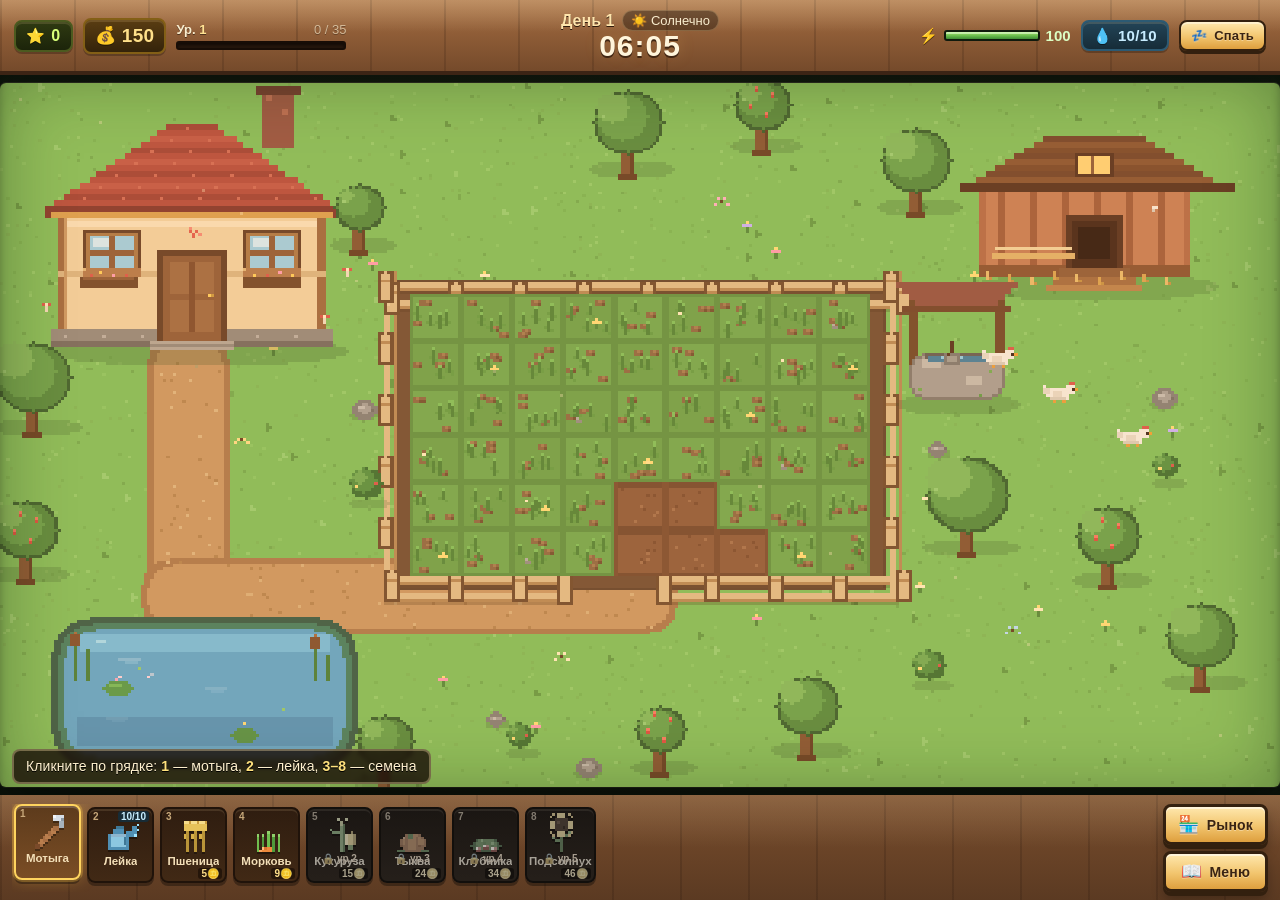
==== world2/index.html @ adf210f1 "Мир 2: уютная пиксельная ферма внутри приложения Новый экран с фермой из проекта по умолчанию: полно" ====
<!DOCTYPE html>
<html lang="ru">
<head>
<meta charset="utf-8">
<meta name="viewport" content="width=device-width, initial-scale=1, viewport-fit=cover">
<meta name="theme-color" content="#1b3320">
<title>Пиксельная ферма</title>
<link rel="stylesheet" href="style.css">
</head>
<body>
<div class="page">
  <div class="game-shell" id="gameShell">
    <header class="hud">
      <div class="hud-left">
        <div class="pill stars" title="Звёзды">
          <span class="pill-ico">⭐</span>
          <span id="starsTxt">0</span>
        </div>
        <div class="pill coins" title="Монеты">
          <span class="pill-ico">💰</span>
          <span id="coinsTxt">0</span>
        </div>
        <div class="level-box">
          <div class="level-top">
            <span>Ур. <b id="levelTxt">1</b></span>
            <span class="muted" id="xpTxt">0 / 35</span>
          </div>
          <div class="bar xp"><i id="xpFill"></i></div>
        </div>
      </div>
      <div class="hud-center">
        <div class="day-line">
          <span class="day" id="dayTxt">День 1</span>
          <span class="weather" id="weatherTxt">☀️ Солнечно</span>
        </div>
        <div class="clock" id="clockTxt">06:00</div>
      </div>
      <div class="hud-right">
        <div class="stat energy" title="Энергия">
          <span class="pill-ico">⚡</span>
          <div class="bar energy"><i id="energyFill"></i></div>
          <span class="stat-num" id="energyTxt">100</span>
        </div>
        <div class="pill water" title="Вода в лейке">
          <span class="pill-ico">💧</span>
          <span id="waterTxt">10/10</span>
        </div>
        <button class="pixel-btn small" id="sleepBtn" title="Закончить день">💤<span class="sleep-label"> Спать</span></button>
      </div>
    </header>

    <div class="stage" id="stage">
      <canvas id="game" width="1200" height="720" aria-label="Пиксельная ферма"></canvas>
      <div class="hint" id="hint">Кликните по дикой грядке мотыгой, чтобы вскопать землю</div>
      <div class="toasts" id="toasts"></div>
      <div class="flash" id="flash"></div>
    </div>

    <footer class="dock">
      <div class="hotbar" id="hotbar"></div>
      <div class="dock-actions">
        <button class="pixel-btn market-btn" id="marketBtn">
          <span class="btn-ico">🏪</span>
          <span class="btn-label">Рынок</span>
          <span class="badge hidden" id="marketBadge">0</span>
        </button>
        <button class="pixel-btn menu-btn" id="menuBtn">
          <span class="btn-ico">📖</span>
          <span class="btn-label">Меню</span>
          <span class="badge hidden" id="menuBadge">!</span>
        </button>
      </div>
    </footer>
  </div>
</div>

<!-- экран старта оставлен для разметки, но в мини-приложении скрыт -->
<div class="splash hidden" id="splash">
  <div class="splash-inner">
    <canvas id="splashArt" width="480" height="240" aria-hidden="true"></canvas>
    <h1><span>Пиксельная</span><br>ферма</h1>
    <p class="splash-sub">Сажай, поливай, собирай урожай и преврати небольшой участок в самую уютную ферму в округе.</p>
    <div class="splash-actions">
      <button class="pixel-btn big" id="continueBtn">Начать игру</button>
      <button class="pixel-btn ghost big" id="newBtn">Новая ферма</button>
    </div>
    <p class="splash-note" id="splashNote">Прогресс сохраняется автоматически</p>
  </div>
</div>

<div class="modal-wrap hidden" id="modalWrap">
  <div class="modal" role="dialog" aria-modal="true" aria-labelledby="modalTitle">
    <div class="modal-head">
      <h2 id="modalTitle">Рынок</h2>
      <button class="icon-btn" id="modalClose" aria-label="Закрыть">✕</button>
    </div>
    <div class="modal-body" id="modalBody"></div>
  </div>
</div>

<div class="confirm-wrap hidden" id="confirmWrap">
  <div class="confirm" role="dialog" aria-modal="true">
    <h3 id="confirmTitle">Лечь спать?</h3>
    <p id="confirmText">День завершится, энергия восстановится, а урожай продолжит расти.</p>
    <div class="confirm-actions">
      <button class="pixel-btn ghost" id="confirmNo">Отмена</button>
      <button class="pixel-btn" id="confirmYes">Да</button>
    </div>
  </div>
</div>

<script src="game.js"></script>
</body>
</html>
---- world2/style.css ----
/* ===============================================================
   ПИКСЕЛЬНАЯ ФЕРМА — оформление интерфейса
   =============================================================== */
@import url('https://fonts.googleapis.com/css2?family=Pixelify+Sans:wght@400;500;600;700&display=swap');

:root{
  --ink:#2b1a0f;
  --ink-soft:#4a3020;
  --cream:#f9edcf;
  --cream-2:#f0dcb0;
  --paper:#f6e7c5;
  --wood:#8b5a35;
  --wood-dark:#5b3a22;
  --wood-deep:#3a2415;
  --wood-light:#b47c4c;
  --green:#63a84e;
  --green-dark:#3d7433;
  --green-deep:#1d3b22;
  --leaf:#8ed06a;
  --yellow:#ffd05a;
  --orange:#f39a3f;
  --red:#d9564a;
  --blue:#64b4dd;
  --blue-dark:#357c9e;
  --shadow:rgba(20,10,4,.35);
  --font:'Pixelify Sans','Trebuchet MS',system-ui,sans-serif;
}

*{box-sizing:border-box}
html,body{margin:0;padding:0}
body{
  min-height:100vh;
  font-family:var(--font);
  color:var(--ink);
  background:
    radial-gradient(circle at 12% 8%, rgba(126,196,104,.22), transparent 42%),
    radial-gradient(circle at 88% 92%, rgba(255,196,92,.12), transparent 45%),
    repeating-linear-gradient(45deg, rgba(255,255,255,.018) 0 2px, transparent 2px 8px),
    linear-gradient(160deg,#102116,#1c3520 45%,#152818 100%);
  background-attachment:fixed;
  padding:18px 16px 26px;
  user-select:none;
  -webkit-tap-highlight-color:transparent;
}

button{font-family:inherit;color:inherit}
.hidden{display:none !important}
.muted{opacity:.62;font-weight:500}

.page{
  width:100%;
  max-width:1080px;
  margin:0 auto;
  display:flex;
  flex-direction:column;
  gap:10px;
}

/* ---------------------------------------------------------------
   Корпус игры
   --------------------------------------------------------------- */
.game-shell{
  position:relative;
  border:6px solid var(--wood-deep);
  border-radius:16px;
  background:var(--wood-dark);
  box-shadow:
    0 0 0 4px #23150c,
    0 18px 0 4px rgba(0,0,0,.35),
    0 26px 60px rgba(0,0,0,.5);
  overflow:hidden;
  isolation:isolate;
}
.game-shell::after{
  content:"";
  position:absolute;inset:0;
  pointer-events:none;
  border-radius:10px;
  box-shadow:inset 0 0 0 2px rgba(255,225,178,.16);
  z-index:5;
}

/* ---------------------------------------------------------------
   Верхняя панель
   --------------------------------------------------------------- */
.hud{
  display:flex;
  align-items:center;
  justify-content:space-between;
  gap:12px;
  padding:10px 14px;
  background:
    linear-gradient(180deg, rgba(255,235,192,.25), transparent 45%),
    repeating-linear-gradient(90deg, rgba(58,34,18,.22) 0 2px, transparent 2px 74px),
    linear-gradient(180deg,#a97145,#8b5a35 55%,#754a2b);
  border-bottom:4px solid #3c2415;
  color:var(--cream);
  z-index:3;
}
.hud-left,.hud-right{display:flex;align-items:center;gap:10px;min-width:0}
.hud-left{flex:1 1 0}
.hud-right{flex:1 1 0;justify-content:flex-end}
.hud-center{flex:0 0 auto;text-align:center}

.pill{
  display:inline-flex;align-items:center;gap:6px;
  padding:5px 10px;
  border-radius:8px;
  background:linear-gradient(180deg,#3b2516,#2a1a0f);
  border:2px solid #1c1109;
  box-shadow:inset 0 2px 0 rgba(255,218,160,.14), 0 2px 0 rgba(0,0,0,.25);
  font-weight:700;
  letter-spacing:.3px;
  white-space:nowrap;
}
.pill-ico{font-size:15px;line-height:1;filter:drop-shadow(0 1px 0 rgba(0,0,0,.5))}
.coins{border-color:#835f16;background:linear-gradient(180deg,#5a3d12,#34230a);color:#ffe08a;font-size:19px;position:relative}
.coins .pill-ico{font-size:17px}
.pill.water{color:#c7ecff;font-size:15px;border-color:#2c5a73;background:linear-gradient(180deg,#234457,#162c38)}
.pill.water.empty{color:#ffb3a8;border-color:#7a3a2f;animation:shake .35s}

.level-box{flex:1 1 120px;max-width:170px;min-width:86px}
.level-top{display:flex;justify-content:space-between;gap:6px;font-size:13px;font-weight:600;margin-bottom:4px;text-shadow:0 1px 0 rgba(0,0,0,.45)}
.level-top b{color:#ffe293}
.bar{
  position:relative;
  height:10px;
  border-radius:3px;
  background:#24160c;
  border:2px solid #170d06;
  overflow:hidden;
  box-shadow:inset 0 2px 3px rgba(0,0,0,.5);
}
.bar i{
  display:block;height:100%;width:0%;
  background:linear-gradient(180deg,#ffe27a,#f0a52d 60%,#d3811c);
  box-shadow:inset 0 2px 0 rgba(255,255,255,.45);
  transition:width .25s ease;
}
.bar.xp{height:9px}
.bar.energy{
  height:11px;width:96px;flex:0 0 96px;
  background:#1d2818;border-color:#101a0d;
}
.bar.energy i{background:linear-gradient(180deg,#a7ec70,#63b64a 60%,#3f8c35)}
.bar.energy.mid i{background:linear-gradient(180deg,#ffe17a,#f2ac30 60%,#cf7f1e)}
.bar.energy.low i{background:linear-gradient(180deg,#ff9a87,#e05c4c 60%,#af3a2e)}
.stat{display:flex;align-items:center;gap:6px;font-size:13px;font-weight:700}
.stat-num{min-width:24px;text-align:right;color:#dcffc4;font-size:15px}

.day-line{display:flex;align-items:center;justify-content:center;gap:8px;flex-wrap:wrap}
.day{font-size:16px;font-weight:700;color:#ffe5ad;text-shadow:0 1px 0 #2d1a0d}
.weather{
  font-size:13px;padding:2px 8px;border-radius:20px;
  background:rgba(25,15,8,.42);
  border:1px solid rgba(255,220,160,.25);
}
.clock{
  font-size:30px;line-height:1;font-weight:700;letter-spacing:1px;
  color:#fff5db;
  text-shadow:0 2px 0 #402613, 0 0 16px rgba(255,205,110,.25);
  font-variant-numeric:tabular-nums;
}

/* ---------------------------------------------------------------
   Кнопки
   --------------------------------------------------------------- */
.pixel-btn{
  --btn-bg:linear-gradient(180deg,#ffe8ae,#f2c56e 55%,#de9f3e);
  --btn-ink:#3a2412;
  display:inline-flex;align-items:center;justify-content:center;gap:7px;
  padding:9px 15px;
  font-family:inherit;font-size:15px;font-weight:700;letter-spacing:.2px;
  color:var(--btn-ink);
  background:var(--btn-bg);
  border:3px solid #33200f;
  border-radius:8px;
  box-shadow:inset 0 2px 0 rgba(255,255,255,.55), 0 4px 0 #33200f, 0 8px 12px rgba(0,0,0,.25);
  cursor:pointer;
  transition:transform .08s ease, filter .12s ease, box-shadow .08s ease;
  text-shadow:0 1px 0 rgba(255,255,255,.35);
}
.pixel-btn:hover{filter:brightness(1.06)}
.pixel-btn:active{transform:translateY(3px);box-shadow:inset 0 2px 0 rgba(255,255,255,.4), 0 1px 0 #33200f}
.pixel-btn.small{padding:6px 10px;font-size:13px;border-width:2px;box-shadow:inset 0 2px 0 rgba(255,255,255,.4),0 3px 0 #33200f}
.pixel-btn.ghost{--btn-bg:linear-gradient(180deg,#fdf4dd,#e9d3a4);--btn-ink:#4a301b}
.pixel-btn.green{--btn-bg:linear-gradient(180deg,#b7ec8f,#7cc35a 55%,#529b3e)}
.pixel-btn.blue{--btn-bg:linear-gradient(180deg,#a8ddf5,#6bb7dc 55%,#438fb5);color:#102b38;text-shadow:0 1px 0 rgba(255,255,255,.3)}
.pixel-btn.red{--btn-bg:linear-gradient(180deg,#ffb0a2,#e26656 55%,#bd4438);color:#3b110c}
.pixel-btn.big{padding:13px 28px;font-size:19px;border-radius:10px}
.pixel-btn.wide{width:100%;margin-top:10px;padding:11px 16px}
.pixel-btn:disabled{filter:grayscale(.75) brightness(.85);opacity:.65;cursor:not-allowed;transform:none}
.pixel-btn:disabled:active{transform:none}
.pixel-btn .btn-ico{font-size:17px}
.badge{
  min-width:19px;height:19px;padding:0 5px;
  display:inline-flex;align-items:center;justify-content:center;
  border-radius:10px;background:#e0503f;color:#fff;
  border:2px solid #531c14;
  font-size:12px;font-weight:700;
  position:absolute;top:-7px;right:-6px;
  box-shadow:0 2px 0 rgba(0,0,0,.25);
}
.market-btn,.menu-btn{position:relative}

/* ---------------------------------------------------------------
   Игровая сцена
   --------------------------------------------------------------- */
.stage{
  position:relative;
  background:#63a84e;
  border-top:3px solid #3b2415;
  border-bottom:4px solid #2a180d;
  overflow:hidden;
  line-height:0;
}
#game{
  display:block;
  width:100%;
  height:auto;
  aspect-ratio:5 / 3;
  image-rendering:pixelated;
  image-rendering:crisp-edges;
  touch-action:manipulation;
  cursor:default;
}
.stage::after{
  content:"";
  position:absolute;inset:0;
  pointer-events:none;
  box-shadow:inset 0 0 70px rgba(15,35,14,.35), inset 0 0 8px rgba(0,0,0,.25);
  z-index:2;
}

.hint{
  position:absolute;
  left:12px;bottom:11px;
  max-width:calc(100% - 24px);
  padding:7px 12px;
  background:rgba(28,17,9,.82);
  border:2px solid rgba(255,226,170,.35);
  border-radius:8px;
  color:#fff1cf;
  font-size:14px;
  font-weight:500;
  line-height:1.25;
  letter-spacing:.1px;
  z-index:3;
  pointer-events:none;
  opacity:0;
  transform:translateY(5px);
  transition:opacity .18s ease, transform .18s ease;
  text-shadow:0 1px 0 #000;
  backdrop-filter:blur(2px);
}
.hint.show{opacity:1;transform:translateY(0)}
.hint b{color:#ffe17d}

.toasts{
  position:absolute;
  top:12px;left:50%;transform:translateX(-50%);
  display:flex;flex-direction:column;align-items:center;gap:7px;
  z-index:4;pointer-events:none;
  width:min(90%,520px);
}
.toast{
  padding:8px 15px;
  border-radius:8px;
  background:rgba(32,20,11,.92);
  border:2px solid #e0b86f;
  color:#fff2d4;
  font-size:14px;font-weight:600;
  box-shadow:0 4px 0 rgba(0,0,0,.3), 0 8px 24px rgba(0,0,0,.3);
  animation:toast-in .22s ease-out both;
  text-align:center;
  line-height:1.25;
  max-width:100%;
}
.toast.bad{border-color:#ef8f7a;color:#ffd9d2;background:rgba(74,24,17,.94)}
.toast.good{border-color:#a6e37c;color:#e9ffd6;background:rgba(31,58,23,.94)}
.toast.gold{border-color:#ffd45f;color:#fff0bb;background:rgba(73,52,10,.94)}
.toast.out{animation:toast-out .25s ease-in both}

.flash{
  position:absolute;inset:0;z-index:6;pointer-events:none;
  background:#fff8e0;opacity:0;
}
.flash.on{animation:flash .9s ease-out both}

@keyframes toast-in{from{opacity:0;transform:translateY(-8px) scale(.96)}to{opacity:1;transform:none}}
@keyframes toast-out{to{opacity:0;transform:translateY(-8px)}}
@keyframes flash{0%{opacity:0}18%{opacity:.85}100%{opacity:0}}
@keyframes shake{0%,100%{transform:translateX(0)}25%{transform:translateX(-3px)}75%{transform:translateX(3px)}}

/* ---------------------------------------------------------------
   Нижняя панель / хотбар
   --------------------------------------------------------------- */
.dock{
  display:flex;
  align-items:stretch;
  gap:10px;
  padding:9px 12px;
  background:
    linear-gradient(180deg, rgba(255,235,192,.15), transparent 50%),
    repeating-linear-gradient(90deg, rgba(40,22,12,.2) 0 2px, transparent 2px 68px),
    linear-gradient(180deg,#7a4e2d,#5b3a22);
  z-index:3;
}
.hotbar{
  display:flex;
  gap:6px;
  flex:1 1 auto;
  min-width:0;
  overflow-x:auto;
  padding:3px 2px 6px;
  scrollbar-width:thin;
  scrollbar-color:#3a2415 rgba(0,0,0,.15);
}
.hotbar::-webkit-scrollbar{height:6px}
.hotbar::-webkit-scrollbar-thumb{background:#3a2415;border-radius:3px}
.slot{
  position:relative;
  flex:0 0 67px;
  height:76px;
  display:flex;flex-direction:column;align-items:center;justify-content:flex-start;
  gap:1px;
  padding:4px 2px 2px;
  background:linear-gradient(180deg,#2f1d10,#412915);
  border:2px solid #20130a;
  border-radius:8px;
  box-shadow:inset 0 2px 0 rgba(255,218,160,.12), 0 3px 0 rgba(0,0,0,.35);
  cursor:pointer;
  transition:transform .1s ease, border-color .12s, background .12s;
  color:#f3dfb8;
  font-family:inherit;
}
.slot:hover{transform:translateY(-2px);border-color:#c69a5b;background:linear-gradient(180deg,#3a2413,#4d301a)}
.slot.active{
  border-color:#ffd45f;
  background:linear-gradient(180deg,#5d3b1c,#7a4d25);
  box-shadow:inset 0 2px 0 rgba(255,255,255,.18), 0 0 0 2px rgba(255,199,74,.28), 0 4px 0 rgba(0,0,0,.35), 0 0 15px rgba(255,196,70,.35);
  transform:translateY(-3px);
}
.slot.active::after{
  content:"";
  position:absolute;top:-7px;left:50%;transform:translateX(-50%);
  border:4px solid transparent;border-top-color:#ffd45f;
}
.slot-icon{width:42px;height:42px;image-rendering:pixelated;filter:drop-shadow(0 2px 0 rgba(0,0,0,.35))}
.slot-label{
  font-size:11.5px;line-height:1;font-weight:600;white-space:nowrap;
  overflow:hidden;text-overflow:ellipsis;max-width:100%;
}
.slot-key{
  position:absolute;top:2px;left:4px;
  font-size:10px;color:#c7a87a;font-weight:700;
}
.slot-cost{
  position:absolute;bottom:2px;right:3px;
  font-size:10px;font-weight:700;color:#ffe08a;
  background:rgba(20,10,4,.6);padding:0 3px;border-radius:3px;
}
.slot .slot-water{
  position:absolute;top:2px;right:3px;
  font-size:10px;font-weight:700;color:#c9efff;
  background:rgba(18,48,64,.8);padding:0 3px;border-radius:3px;
}
.slot.locked{filter:saturate(.35) brightness(.72)}
.slot.lock-flash{animation:shake .3s}
.slot .lock-tag{
  position:absolute;inset:auto 0 17px 0;
  font-size:10px;font-weight:700;color:#ffd7a1;
  text-align:center;
}
.dock-actions{display:flex;flex-direction:column;justify-content:center;gap:6px;flex:0 0 auto}
.dock-actions .pixel-btn{padding:7px 12px;font-size:14px}

/* ---------------------------------------------------------------
   Модальные окна
   --------------------------------------------------------------- */
.modal-wrap{
  position:fixed;inset:0;z-index:60;
  display:flex;align-items:center;justify-content:center;
  padding:16px;
  background:rgba(8,16,10,.72);
  backdrop-filter:blur(4px);
  animation:fade-in .16s ease-out;
}
@keyframes fade-in{from{opacity:0}to{opacity:1}}
@keyframes pop-in{from{opacity:0;transform:translateY(14px) scale(.97)}to{opacity:1;transform:none}}

.modal{
  width:min(700px,100%);
  max-height:min(84vh,780px);
  display:flex;flex-direction:column;
  background:
    repeating-linear-gradient(0deg, rgba(120,80,40,.035) 0 2px, transparent 2px 6px),
    var(--paper);
  border:4px solid #2c1a0e;
  border-radius:12px;
  box-shadow:0 0 0 3px #8b5a35, 0 18px 0 rgba(0,0,0,.3), 0 30px 70px rgba(0,0,0,.5);
  animation:pop-in .2s ease-out;
  overflow:hidden;
}
.modal-head{
  display:flex;align-items:center;justify-content:space-between;gap:12px;
  padding:11px 14px;
  background:
    linear-gradient(180deg, rgba(255,235,192,.2), transparent 60%),
    linear-gradient(180deg,#9a673f,#75492a);
  border-bottom:3px solid #2c1a0e;
  color:#ffedc9;
}
.modal-head h2{
  margin:0;font-size:23px;font-weight:700;letter-spacing:.5px;
  text-shadow:0 2px 0 #3a2312;
}
.icon-btn{
  width:34px;height:34px;
  display:flex;align-items:center;justify-content:center;
  background:linear-gradient(180deg,#f6e3bb,#dbbb85);
  color:#4b2c17;border:2px solid #2c1a0e;border-radius:8px;
  font-size:17px;font-weight:700;cursor:pointer;
  box-shadow:0 2px 0 #2c1a0e;
}
.icon-btn:active{transform:translateY(2px);box-shadow:none}
.modal-body{
  padding:14px;
  overflow-y:auto;
  overscroll-behavior:contain;
  scrollbar-width:thin;
  scrollbar-color:#a37b4f #e9d9b8;
}
.modal-body::-webkit-scrollbar{width:10px}
.modal-body::-webkit-scrollbar-track{background:#e9d9b8}
.modal-body::-webkit-scrollbar-thumb{background:#a37b4f;border-radius:5px;border:2px solid #e9d9b8}

.modal-section{margin-bottom:18px}
.modal-section:last-child{margin-bottom:4px}
.section-title{
  display:flex;align-items:baseline;justify-content:space-between;gap:10px;flex-wrap:wrap;
  font-size:17px;font-weight:700;color:#4a2e18;
  margin:0 0 8px;
  padding-bottom:5px;
  border-bottom:2px dashed rgba(122,82,45,.32);
}
.section-title .muted{font-size:14px;font-weight:600}

/* рынок */
.market-grid{
  display:grid;
  grid-template-columns:repeat(auto-fill,minmax(190px,1fr));
  gap:8px;
}
.item-card{
  display:flex;align-items:center;gap:9px;
  padding:7px 9px;
  background:#fdf3db;
  border:2px solid #c9a874;
  border-radius:8px;
}
.item-card.empty{opacity:.45;filter:grayscale(.6)}
.item-ico{font-size:23px;line-height:1;width:30px;text-align:center}
.item-main{flex:1;min-width:0}
.item-name{font-size:14px;font-weight:700;white-space:nowrap;overflow:hidden;text-overflow:ellipsis}
.item-sub{font-size:11.5px;color:#7b5a38;font-weight:600}
.item-sum{font-size:14px;font-weight:700;color:#8a5c12;white-space:nowrap}

.sell-panel{
  display:flex;align-items:center;justify-content:space-between;gap:14px;flex-wrap:wrap;
  padding:10px 12px;margin-top:10px;
  background:linear-gradient(180deg,#f8e8bf,#efd9a6);
  border:2px solid #c9a874;border-radius:8px;
}
.sell-total{font-size:20px;font-weight:700;color:#6a4817}
.sell-total small{font-size:12px;color:#8a6a3f;font-weight:600;display:block;letter-spacing:.2px}

.upgrade-list{display:grid;grid-template-columns:repeat(auto-fill,minmax(250px,1fr));gap:9px}
.upgrade-card{
  display:flex;gap:9px;
  padding:10px;
  background:#fdf3db;
  border:2px solid #c9a874;
  border-radius:9px;
}
.upgrade-card.maxed{background:#eef6df;border-color:#9cc17a}
.upgrade-ico{font-size:25px;line-height:1;width:34px;text-align:center;flex:0 0 auto}
.upgrade-main{flex:1;min-width:0}
.upgrade-name{font-size:15px;font-weight:700;display:flex;align-items:center;gap:6px;flex-wrap:wrap}
.upgrade-lvl{font-size:11px;font-weight:700;color:#7c5a32;background:#eedcb6;border-radius:4px;padding:1px 5px}
.upgrade-desc{font-size:12.5px;color:#6d4c2c;line-height:1.25;margin:2px 0 6px}
.upgrade-buy{
  width:100%;padding:6px 10px;font-size:13px;border-width:2px;
  box-shadow:inset 0 2px 0 rgba(255,255,255,.4), 0 3px 0 #33200f;
}
.upgrade-req{font-size:11.5px;color:#a24f3e;font-weight:700;margin-top:2px}

/* задания */
.quest{
  display:flex;align-items:center;gap:11px;
  padding:10px 12px;margin-bottom:8px;
  background:#fdf3db;border:2px solid #c9a874;border-radius:9px;
}
.quest.done{background:#eaf5d9;border-color:#9cc17a}
.quest-ico{font-size:26px;line-height:1;flex:0 0 auto}
.quest-main{flex:1;min-width:0}
.quest-title{font-size:14.5px;font-weight:700;margin-bottom:5px}
.quest .bar{height:11px;max-width:320px}
.quest .bar i{background:linear-gradient(180deg,#b7ec8f,#63b64a 60%,#3f8c35)}
.quest-reward{
  flex:0 0 auto;text-align:right;
  font-size:14px;font-weight:700;color:#8a5c12;
}
.quest-reward small{display:block;font-size:11px;color:#8a6a3f;font-weight:600}
.quest-check{font-size:20px;flex:0 0 auto}

/* достижения */
.ach-grid{display:grid;grid-template-columns:repeat(auto-fill,minmax(200px,1fr));gap:8px}
.ach{
  display:flex;align-items:center;gap:9px;
  padding:9px 10px;
  background:#efe0bf;border:2px dashed #c1a071;border-radius:9px;
  opacity:.6;
}
.ach.unlocked{opacity:1;background:#fdf3db;border-style:solid;border-color:#d8b34a;box-shadow:inset 0 0 0 2px rgba(255,214,94,.25)}
.ach-ico{font-size:23px;width:30px;text-align:center;filter:grayscale(1)}
.ach.unlocked .ach-ico{filter:none}
.ach-name{font-size:13.5px;font-weight:700}
.ach-desc{font-size:11.5px;color:#755332;line-height:1.2}

/* рейтинг */
.leader-row{
  display:flex;align-items:center;gap:10px;
  padding:8px 11px;margin-bottom:6px;
  background:#fdf3db;border:2px solid #d5bc8d;border-radius:8px;
  font-size:14px;
}
.leader-row.me{background:#fff4c9;border-color:#e3b941}
.leader-row .rank{width:30px;text-align:center;font-size:17px;font-weight:700;color:#8a6636}
.leader-row .lname{flex:1;font-weight:700;overflow:hidden;text-overflow:ellipsis;white-space:nowrap}
.leader-row .lstat{font-size:12px;color:#7a5731;font-weight:600;white-space:nowrap}
.leader-row .lcoins{font-weight:700;color:#8a5c12;white-space:nowrap}
.offline-note{
  padding:12px;border-radius:9px;
  background:#f2e1bb;border:2px dashed #b89663;
  font-size:13.5px;line-height:1.45;color:#594023;
}
.offline-note b{color:#3d2a16}
code{font-family:ui-monospace,Consolas,monospace;font-size:12px;background:#e7d3ab;padding:1px 4px;border-radius:3px;border:1px solid #c9ad7f}

/* вкладки */
.tabs{display:flex;gap:6px;flex-wrap:wrap;margin-bottom:13px}
.tab{
  padding:6px 12px;font-size:13.5px;font-weight:700;
  background:#ead8b2;color:#68492a;
  border:2px solid #bd9a66;border-radius:7px;cursor:pointer;
  box-shadow:0 2px 0 #bd9a66;
  font-family:inherit;
}
.tab:hover{background:#f3e4c2}
.tab.active{
  background:linear-gradient(180deg,#ffe8ae,#f2c56e);
  color:#3a2412;border-color:#8e682f;box-shadow:0 2px 0 #8e682f, inset 0 0 0 2px rgba(255,255,255,.35);
}

/* справочник */
.ref-row{
  display:grid;grid-template-columns:1.4fr .7fr .7fr 1fr .8fr;gap:6px;align-items:center;
  padding:7px 9px;font-size:13px;
  background:#fbf0d7;border-bottom:1px solid #ddc79f;
}
.ref-row.head{font-weight:700;color:#6a4a28;background:#efdcb5;border-radius:6px 6px 0 0;border-bottom:2px solid #c9a874}
.ref-row.locked{opacity:.55}
.ref-row span:last-child{text-align:center}
.crop-dot{display:inline-block;width:9px;height:9px;border-radius:2px;margin-right:6px;border:1px solid rgba(0,0,0,.3);vertical-align:middle}

/* настройки */
.settings-row{
  display:flex;align-items:center;justify-content:space-between;gap:12px;
  padding:10px 12px;margin-bottom:7px;
  background:#fdf3db;border:2px solid #d5bc8d;border-radius:8px;
  font-size:14px;font-weight:600;
}
.settings-actions{display:flex;gap:7px;flex-wrap:wrap;justify-content:flex-end}
.help-list{display:grid;gap:7px;font-size:13.5px;line-height:1.4;color:#5f4326}
.help-list b{color:#3d2a16}
.kbd{
  display:inline-block;min-width:20px;padding:1px 5px;
  background:#efe0bf;border:2px solid #b99a6d;border-bottom-width:3px;border-radius:4px;
  font-family:inherit;font-size:12px;font-weight:700;text-align:center;color:#53371d;
}

/* ---------------------------------------------------------------
   Подтверждение
   --------------------------------------------------------------- */
.confirm-wrap{
  position:fixed;inset:0;z-index:120;
  display:flex;align-items:center;justify-content:center;padding:18px;
  background:rgba(8,16,10,.66);
  backdrop-filter:blur(3px);
}
.confirm{
  width:min(420px,100%);
  padding:18px;
  background:var(--paper);
  border:4px solid #2c1a0e;
  border-radius:12px;
  box-shadow:0 0 0 3px #8b5a35, 0 18px 50px rgba(0,0,0,.5);
  animation:pop-in .18s ease-out;
}
.confirm h3{margin:0 0 7px;font-size:21px;color:#3f2916}
.confirm p{margin:0 0 15px;font-size:14.5px;line-height:1.35;color:#654829}
.confirm-actions{display:flex;gap:8px;justify-content:flex-end}

/* ---------------------------------------------------------------
   Заставка
   --------------------------------------------------------------- */
.splash{
  position:fixed;inset:0;z-index:100;
  display:flex;align-items:center;justify-content:center;
  padding:24px 18px;
  background:
    radial-gradient(circle at 20% 10%, rgba(150,220,120,.2), transparent 45%),
    radial-gradient(circle at 82% 88%, rgba(255,191,84,.15), transparent 42%),
    repeating-linear-gradient(45deg, rgba(255,255,255,.02) 0 3px, transparent 3px 12px),
    linear-gradient(160deg,#0f2115,#1b3821 55%,#142616);
  overflow:auto;
  transition:opacity .35s ease, visibility .35s;
}
.splash.hide{opacity:0;visibility:hidden;pointer-events:none}
.splash-inner{
  max-width:560px;width:100%;
  text-align:center;
  display:flex;flex-direction:column;align-items:center;
  padding:10px 0 30px;
}
#splashArt{
  width:min(360px,72vw);height:auto;
  image-rendering:pixelated;
  filter:drop-shadow(0 14px 0 rgba(0,0,0,.25)) drop-shadow(0 24px 30px rgba(0,0,0,.35));
  margin-bottom:12px;
  animation:floaty 4s ease-in-out infinite;
}
@keyframes floaty{0%,100%{transform:translateY(0)}50%{transform:translateY(-6px)}}
.splash h1{
  margin:0;
  font-size:clamp(44px,8.5vw,82px);
  line-height:.88;
  letter-spacing:2px;
  text-transform:uppercase;
  color:#fff1c9;
  text-shadow:
    0 3px 0 #d38f2f,
    0 7px 0 #7b4a1c,
    0 9px 0 #2c1a0e,
    0 16px 26px rgba(0,0,0,.5);
}
.splash h1 span{color:#ffd867}
.splash-sub{
  margin:18px 0 14px;
  max-width:420px;
  font-size:17px;line-height:1.35;color:#d9ecc5;
  text-shadow:0 2px 0 rgba(0,0,0,.35);
}
.splash-features{
  display:flex;flex-wrap:wrap;gap:7px;justify-content:center;
  margin-bottom:24px;
}
.splash-features span{
  padding:5px 11px;
  border-radius:20px;
  font-size:13px;font-weight:600;color:#e9f7d8;
  background:rgba(255,255,255,.07);
  border:1px solid rgba(220,245,195,.22);
}
.splash-actions{display:flex;gap:10px;flex-wrap:wrap;justify-content:center}
.splash-note{margin:16px 0 0;font-size:12.5px;color:#96b28b}
.footnote{
  margin:0;text-align:center;
  font-size:12.5px;color:#7d9a77;
  text-shadow:0 1px 0 rgba(0,0,0,.4);
}

/* ---------------------------------------------------------------
   Адаптивность
   --------------------------------------------------------------- */
@media (max-width:820px){
  body{padding:8px 6px 16px}
  .game-shell{border-width:4px;border-radius:12px}
  .hud{padding:8px 9px;gap:8px;flex-wrap:wrap}
  .hud-left{order:1;flex:1 1 45%}
  .hud-right{order:2;flex:1 1 45%}
  .hud-center{order:3;flex:1 1 100%;display:flex;align-items:center;justify-content:space-between;gap:10px;border-top:1px solid rgba(255,220,160,.18);padding-top:6px}
  .day-line{justify-content:flex-start}
  .clock{font-size:24px}
  .level-box{display:none}
  .bar.energy{width:70px;flex-basis:70px}
  .dock{flex-wrap:wrap;padding:7px 8px}
  .hotbar{flex:1 1 100%;order:1}
  .dock-actions{flex:1 1 100%;order:2;flex-direction:row}
  .dock-actions .pixel-btn{flex:1}
  .slot{flex-basis:60px;height:72px}
  .slot-icon{width:38px;height:38px}
  .modal{max-height:88vh}
  .modal-head h2{font-size:20px}
  .hint{font-size:12.5px;left:8px;bottom:8px;padding:5px 9px}
  .toast{font-size:12.5px;padding:6px 10px}
}
@media (max-width:520px){
  .splash h1{font-size:clamp(38px,13vw,58px)}
  .splash-sub{font-size:15px;margin-top:14px}
  .splash-actions{flex-direction:column;width:100%;max-width:290px}
  .splash-actions .pixel-btn{width:100%}
  .pixel-btn.big{font-size:17px;padding:12px 18px}
  .hud{gap:6px}
  .hud-left,.hud-right{gap:6px}
  .hud-right .pill.water{font-size:13px;padding:4px 7px}
  .bar.energy{width:58px;flex-basis:58px}
  .hud-right .pixel-btn.small{padding:6px 8px;font-size:13px}
  .stat-num{min-width:20px}
  .dock{gap:6px;padding:7px 7px}
  .hotbar{gap:4px}
  .slot{flex:0 0 46px;min-width:0;height:68px;padding:3px 1px 2px}
  .slot-icon{width:30px;height:30px}
  .slot-label{font-size:9.5px;width:100%}
  .slot-key{font-size:9px;top:1px;left:3px}
  .slot-cost{font-size:8.5px;right:2px}
  .slot .slot-water{font-size:8.5px;right:2px}
  .slot .lock-tag{font-size:9px;bottom:15px}
  .dock-actions .pixel-btn{font-size:14px;padding:8px 6px;gap:5px}
  .dock-actions .btn-ico{font-size:16px}
  .ref-row{grid-template-columns:1.3fr .6fr .8fr .9fr .8fr;font-size:11.5px;padding:6px 5px}
  .modal-body{padding:10px}
  .upgrade-list{grid-template-columns:1fr}
  .footnote{font-size:11px;line-height:1.3}
}

@media (prefers-reduced-motion:reduce){
  *,*::before,*::after{animation-duration:.01ms !important;animation-iteration-count:1 !important;transition-duration:.01ms !important}
}

/* =====================================================================
   Второй мир в мини-приложении: полноэкранный мобильный режим
   ===================================================================== */
html,body{height:100%}
body{
  padding:0;
  overflow:hidden;
  background:#0e120c;
  font-family:-apple-system,BlinkMacSystemFont,'Segoe UI',Roboto,Helvetica,Arial,sans-serif;
}
.page{height:100%;max-width:none;margin:0;gap:0}

.game-shell{
  flex:1 1 auto;
  display:flex;
  flex-direction:column;
  min-height:0;
  border:0;
  border-radius:0;
  box-shadow:none;
}
.game-shell::after{display:none}

.hud{flex:0 0 auto}
.stage{
  flex:1 1 auto;
  min-height:0;
  display:flex;
  align-items:center;
  justify-content:center;
  background:#0e120c;
  border:0;
}
#game{width:100%;height:auto;max-height:100%;aspect-ratio:5 / 3}
.dock{flex:0 0 auto}
.footnote{display:none}

.pill.stars{
  border-color:#4b5a1f;
  background:linear-gradient(180deg,#2f3a12,#1c240a);
  color:#d8ff7a;
}

@media (max-width:520px){
  .hud{padding:6px 8px;gap:6px}
  .hud-center{padding-top:4px}
  .clock{font-size:18px}
  .day{font-size:13px}
  .weather{font-size:11px;padding:1px 6px}
  .pill{font-size:15px;padding:4px 8px}
  .pill-ico{font-size:13px}
  .hud-right .pill.water{font-size:12px}
  .hud-right .pixel-btn.small{padding:5px 7px;font-size:12px}
  .bar.energy{width:52px;flex-basis:52px}
  .dock{padding:6px 6px calc(6px + env(safe-area-inset-bottom))}
  .slot{flex:0 0 52px;height:64px}
  .slot-icon{width:32px;height:32px}
  .slot-label{font-size:9px}
  .dock-actions{flex-direction:row}
  .dock-actions .pixel-btn{font-size:12px;padding:7px 5px}
  .dock-actions .btn-ico{font-size:14px}
  .modal{max-height:92vh}
}

/* --- финальная подгонка под телефон --- */
.stage{
  background:
    radial-gradient(120% 90% at 50% 45%, #1b2417 0%, #0e120c 62%, #090b08 100%);
  padding:8px 0;
}
#game{
  border-radius:6px;
  box-shadow:0 10px 26px rgba(0,0,0,.55), 0 0 0 1px rgba(255,226,170,.12);
}
.dock{padding-bottom:calc(8px + env(safe-area-inset-bottom))}

@media (max-width:520px){
  .hud-left{flex:0 1 auto;order:1;gap:6px}
  .hud-right{flex:1 1 auto;order:2;justify-content:flex-end;gap:6px}
  .hud-center{order:3;flex:1 1 100%;justify-content:space-between;padding-top:4px}
  .sleep-label{display:none}
  .hud-right .pixel-btn.small{padding:5px 8px;font-size:14px}
  .hud-right .pill.water{padding:3px 6px}
  .stat{gap:4px;font-size:12px}
  .stat-num{min-width:18px;font-size:13px}
  .bar.energy{width:44px;flex-basis:44px;height:9px}
  .pill{font-size:14px;padding:3px 7px;gap:4px}
  .pill-ico{font-size:12px}
  .day{font-size:12px}
  .weather{font-size:11px}
  .clock{font-size:16px}
}

/* крупные кнопки инструментов: 4 в ряд, два ряда */
@media (max-width:520px){
  .hotbar{
    display:grid;
    grid-template-columns:repeat(4,1fr);
    gap:6px;
    overflow:visible;
    padding:2px;
  }
  .slot{flex:0 0 auto;width:auto;height:62px}
  .slot-icon{width:30px;height:30px}
}
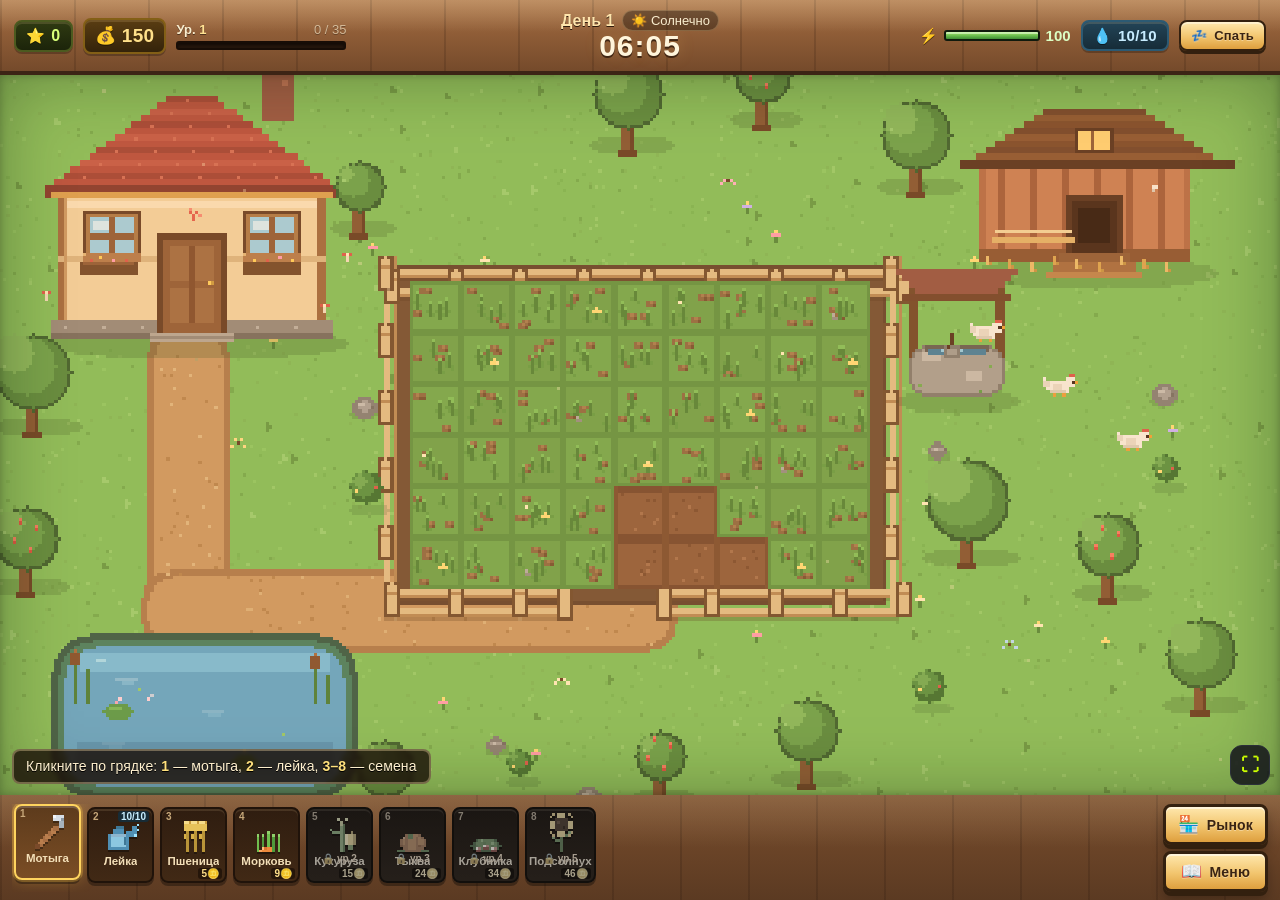
==== commit 7eabd2df: "Фермы объединены: расширение из первой во вторую, тёмное меню, звуки Во второй мир теперь попадают к" ====
--- a/world2/index.html
+++ b/world2/index.html
@@ -54,6 +54,7 @@
       <div class="hint" id="hint">Кликните по дикой грядке мотыгой, чтобы вскопать землю</div>
       <div class="toasts" id="toasts"></div>
       <div class="flash" id="flash"></div>
+      <button class="zoom-btn" id="zoomBtn" aria-label="Масштаб мира">⤢</button>
     </div>
 
     <footer class="dock">
@@ -110,5 +111,24 @@
 </div>
 
 <script src="game.js"></script>
+<script>
+(function () {
+  var stage = document.getElementById('stage');
+  var btn = document.getElementById('zoomBtn');
+  var on = true;
+  try { on = localStorage.getItem('world2.zoom') !== '0'; } catch (e) {}
+  function apply() {
+    stage.classList.toggle('zoom', on);
+    btn.textContent = on ? '⛶' : '⤢';
+    btn.title = on ? 'Показать весь мир' : 'Приблизить';
+  }
+  btn.addEventListener('click', function () {
+    on = !on;
+    try { localStorage.setItem('world2.zoom', on ? '1' : '0'); } catch (e) {}
+    apply();
+  });
+  apply();
+})();
+</script>
 </body>
 </html>
--- a/world2/style.css
+++ b/world2/style.css
@@ -844,3 +844,93 @@
   .slot{flex:0 0 auto;width:auto;height:62px}
   .slot-icon{width:30px;height:30px}
 }
+
+/* =====================================================================
+   Меню и окна в цветах приложения
+   ===================================================================== */
+.modal,
+.confirm{
+  background:#13151a;
+  border:1px solid #242933;
+  border-radius:16px;
+  box-shadow:0 24px 60px rgba(0,0,0,.6);
+  color:#ffffff;
+}
+.modal-head{
+  background:#181b22;
+  border-bottom:1px solid #242933;
+  color:#ffffff;
+}
+.modal-head h2{font-size:19px;font-weight:800;text-shadow:none}
+.icon-btn{
+  background:#181b22;color:#ffffff;
+  border:1px solid #2a2f39;border-radius:10px;
+  box-shadow:none;
+}
+.modal-body{color:#ffffff;scrollbar-color:#2a2f39 #13151a}
+.modal-body::-webkit-scrollbar-track{background:#13151a}
+.modal-body::-webkit-scrollbar-thumb{background:#2a2f39;border-color:#13151a}
+
+.section-title{color:#ffffff;border-bottom:1px dashed #242933;font-size:15px}
+.section-title .muted{color:#8e9297}
+
+.item-card,
+.upgrade-card,
+.quest,
+.leader-row,
+.settings-row{
+  background:#181b22;
+  border:1px solid #242933;
+  border-radius:12px;
+}
+.item-sub,.upgrade-desc,.ach-desc,.leader-row .lstat{color:#8e9297}
+.item-sum,.sell-total,.quest-reward,.leader-row .lcoins{color:#ccff00}
+.sell-total small,.quest-reward small{color:#8e9297}
+.sell-panel{background:#181b22;border:1px solid #242933;border-radius:12px}
+.upgrade-card.maxed{background:#161c14;border-color:#3a4a12}
+.upgrade-lvl{background:rgba(204,255,0,.12);color:#ccff00}
+.upgrade-req{color:#ff9a8a}
+.quest.done{background:#161c14;border-color:#3a4a12}
+.ach{background:#14161b;border:1px dashed #2a2f39;border-radius:12px}
+.ach.unlocked{background:#181b22;border-color:#3a4a12}
+.leader-row.me{background:#1a2012;border-color:#4b5f17}
+.leader-row .rank{color:#8e9297}
+.offline-note{background:#181b22;border:1px dashed #2a2f39;color:#8e9297}
+.offline-note b{color:#ffffff}
+code{background:#1c2027;border-color:#2a2f39;color:#d8ff7a}
+
+.tab{background:#181b22;color:#8e9297;border:1px solid #242933;box-shadow:none;border-radius:10px}
+.tab.active{background:rgba(204,255,0,.12);color:#ccff00;border-color:rgba(204,255,0,.45);box-shadow:none}
+.ref-row{background:#13151a;border-bottom:1px solid #1e232b}
+.ref-row.head{background:#181b22;color:#8e9297;border-bottom:1px solid #242933}
+.help-list{color:#8e9297}
+.help-list b{color:#ffffff}
+.kbd{background:#181b22;border:1px solid #2a2f39;border-bottom-width:2px;color:#ffffff}
+
+.confirm h3{color:#ffffff;font-size:19px}
+.confirm p{color:#8e9297}
+
+.modal .pixel-btn{
+  background:#181b22;color:#ffffff;
+  border:1px solid #2a2f39;border-radius:10px;
+  box-shadow:none;
+}
+.modal .pixel-btn.green{
+  background:#ccff00;color:#0b0c0e;border-color:#ccff00;font-weight:800;
+}
+.modal .pixel-btn:disabled{opacity:.45}
+.confirm .pixel-btn{background:#181b22;color:#ffffff;border:1px solid #2a2f39;box-shadow:none}
+.confirm .pixel-btn:not(.ghost){background:#ccff00;color:#0b0c0e;border-color:#ccff00}
+
+/* кнопка масштаба */
+.zoom-btn{
+  position:absolute;right:10px;bottom:10px;z-index:5;
+  width:40px;height:40px;
+  display:flex;align-items:center;justify-content:center;
+  background:rgba(19,21,26,.85);
+  border:1px solid #2a2f39;border-radius:12px;
+  color:#ccff00;font-size:18px;font-weight:700;
+  cursor:pointer;touch-action:manipulation;
+}
+.stage{position:relative}
+.stage.zoom #game{width:145%;max-width:none;max-height:none}
